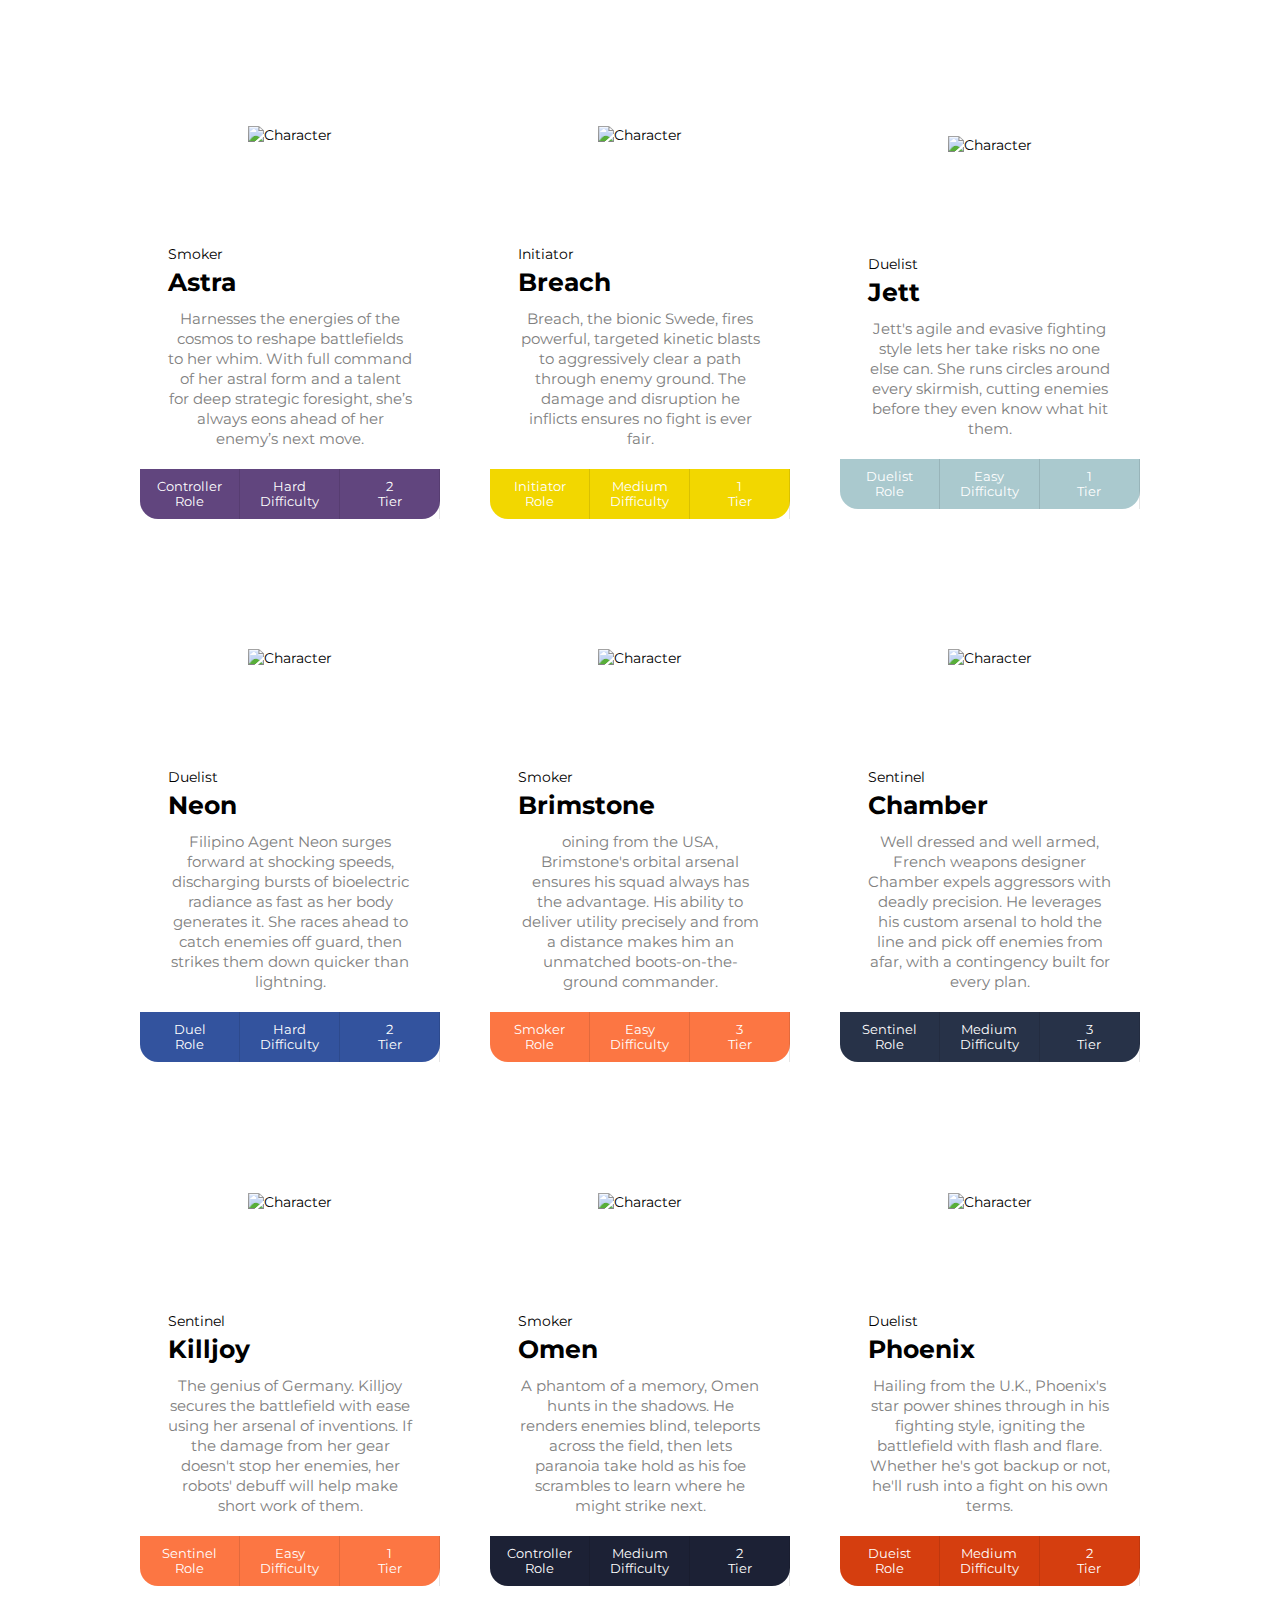
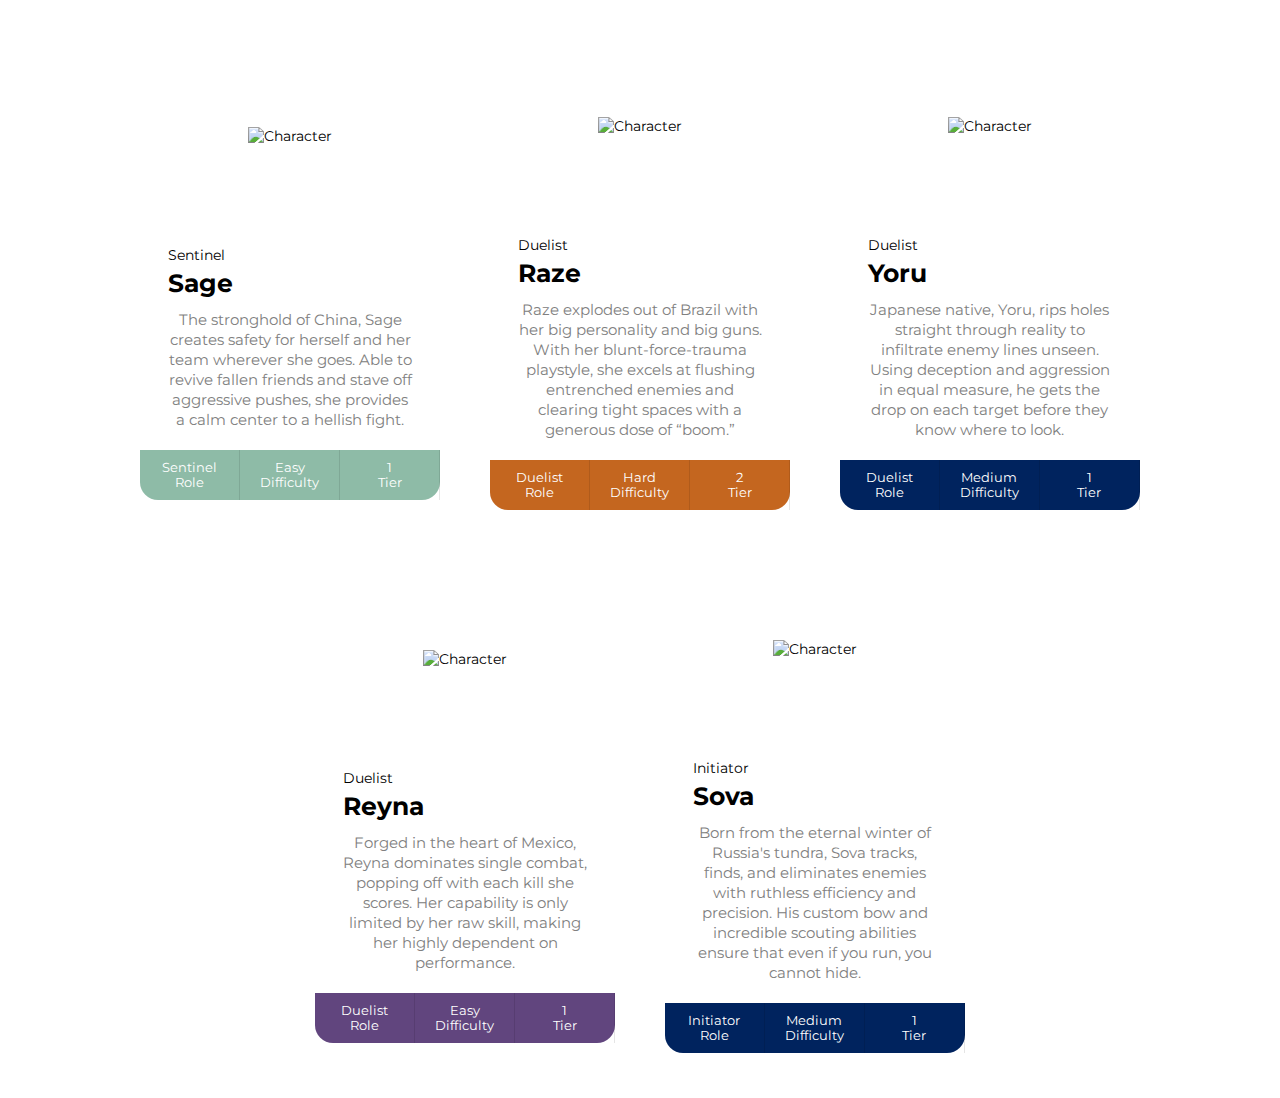
==== character.html @ 5e4a6db9 "Add files via upload" ====
<!DOCTYPE html>
<html lang="en">
<head>
    <link href="https://fonts.googleapis.com/css2?family=Montserrat:wght@500&display=swap" rel="stylesheet">
    <link rel="stylesheet" href="./character.css">
    <title>ValoTech</title>
</head>
<body>
    <nav>
        <ul>
            <div class="links">
            <li></p><a href="Home Page.html">HOME</a></li>
            <li><a href="character.html">AGENTS</a></li>
            <li><a href="learnmore.html">LEARN MORE</a></li>
        </div>
        </ul>
    </nav>

    <div class="container">
        <div class="card"> <!--ASTRA-->
            <div class="card-image">
                <img src="./Astra PNG.png" alt="Character">
            </div>

            <div class="card-body">
                <span class="power">Smoker</span>
                <h2>Astra</h2>
                <p>Harnesses the energies of the cosmos to reshape battlefields to her whim. With full command of her astral form and a talent for deep strategic foresight, she’s always eons ahead of her enemy’s next move.</p>
            </div>

            <div class="card-footer">
                <div class="info">
                    <div class="value">Controller</div>
                    <div class="type">Role</div>
                </div>
                <div class="info">
                    <div class="value">Hard</div>
                    <div class="type">Difficulty</div>
                </div>
                <div class="info">
                    <div class="value">2</div>
                    <div class="type">Tier</div>
                </div>
            </div>

        </div>

        <div class="card"> <!--BREACH-->
            <div class="card-image">
                <img src="./Breach PNG.png" alt="Character">
            </div>

            <div class="card-body">
                <span class="power">Initiator</span>
                <h2>Breach</h2>
                <p>Breach, the bionic Swede, fires powerful, targeted kinetic blasts to aggressively clear a path through enemy ground. The damage and disruption he inflicts ensures no fight is ever fair.</p>
            </div>

            <div class="card-footer">
                <div class="info">
                    <div class="value">Initiator</div>
                    <div class="type">Role</div>
                </div>
                <div class="info">
                    <div class="value">Medium</div>
                    <div class="type">Difficulty</div>
                </div>
                <div class="info">
                    <div class="value">1</div>
                    <div class="type">Tier</div>
                </div>
            </div>

        </div>

        <div class="card"> <!--JETT-->
            <div class="card-image">
                <img src="./Jett PNG.png" alt="Character">
            </div>

            <div class="card-body"> 
                <span class="power">Duelist</span>
                <h2>Jett</h2>
                <p>Jett's agile and evasive fighting style lets her take risks no one else can. She runs circles around every skirmish, cutting enemies before they even know what hit them.</p>
            </div>

            <div class="card-footer">
                <div class="info">
                    <div class="value">Duelist</div>
                    <div class="type">Role</div>
                </div>
                <div class="info">
                    <div class="value">Easy</div>
                    <div class="type">Difficulty</div>
                </div>
                <div class="info">
                    <div class="value">1</div>
                    <div class="type">Tier</div>
                </div>
            </div>

        </div>

        <div class="card"> <!--NEON-->
            <div class="card-image">
                <img src="./Neon PNG.png" alt="Character">
            </div>

            <div class="card-body">
                <span class="power">Duelist</span>
                <h2>Neon</h2>
                <p>Filipino Agent Neon surges forward at shocking speeds, discharging bursts of bioelectric radiance as fast as her body generates it. She races ahead to catch enemies off guard, then strikes them down quicker than lightning.</p>
            </div>

            <div class="card-footer">
                <div class="info">
                    <div class="value">Duel</div>
                    <div class="type">Role</div>
                </div>
                <div class="info">
                    <div class="value">Hard</div>
                    <div class="type">Difficulty</div>
                </div>
                <div class="info">
                    <div class="value">2</div>
                    <div class="type">Tier</div>
                </div>
            </div>

        
        </div>

        <div class="card"> <!--BRIMSTONE-->
            <div class="card-image">
                <img src="./Brimstone PNG.png" alt="Character">
            </div>

            <div class="card-body">
                <span class="power">Smoker</span>
                <h2>Brimstone</h2>
                <p>oining from the USA, Brimstone's orbital arsenal ensures his squad always has the advantage. His ability to deliver utility precisely and from a distance makes him an unmatched boots-on-the-ground commander.</p>
            </div>
            <div class="card-footer">
                <div class="info">
                    <div class="value">Smoker</div>
                    <div class="type">Role</div>
                </div>
                <div class="info">
                    <div class="value">Easy</div>
                    <div class="type">Difficulty</div>
                </div>
                <div class="info">
                    <div class="value">3</div>
                    <div class="type">Tier</div>
                </div>
            </div>

            
        </div>

        <div class="card"> <!--CHAMBER-->
            <div class="card-image">
                <img src="./Chamber PNG.png" alt="Character">
            </div>

            <div class="card-body">
                <span class="power">Sentinel</span>
                <h2>Chamber</h2>
                <p>Well dressed and well armed, French weapons designer Chamber expels aggressors with deadly precision. He leverages his custom arsenal to hold the line and pick off enemies from afar, with a contingency built for every plan.</p>
            </div>
            <div class="card-footer">
                <div class="info">
                    <div class="value">Sentinel</div>
                    <div class="type">Role</div>
                </div>
                <div class="info">
                    <div class="value">Medium</div>
                    <div class="type">Difficulty</div>
                </div>
                <div class="info">
                    <div class="value">3</div>
                    <div class="type">Tier</div>
                </div>
            </div>

            
        </div>

        <div class="card"> <!--KILLJOY-->
            <div class="card-image">
                <img src="./Killjoy PNG.png" alt="Character">
            </div>

            <div class="card-body">
                <span class="power">Sentinel</span>
                <h2>Killjoy</h2>
                <p>The genius of Germany. Killjoy secures the battlefield with ease using her arsenal of inventions. If the damage from her gear doesn't stop her enemies, her robots' debuff will help make short work of them.</p>
            </div>
            <div class="card-footer">
                <div class="info">
                    <div class="value">Sentinel</div>
                    <div class="type">Role</div>
                </div>
                <div class="info">
                    <div class="value">Easy</div>
                    <div class="type">Difficulty</div>
                </div>
                <div class="info">
                    <div class="value">1</div>
                    <div class="type">Tier</div>
                </div>
            </div>

            
        </div>

        <div class="card"> <!--OMEN-->
            <div class="card-image">
                <img src="./Omen PNG.png" alt="Character">
            </div>

            <div class="card-body">
                <span class="power">Smoker</span>
                <h2>Omen</h2>
                <p>A phantom of a memory, Omen hunts in the shadows. He renders enemies blind, teleports across the field, then lets paranoia take hold as his foe scrambles to learn where he might strike next.</p>
            </div>
            <div class="card-footer">
                <div class="info">
                    <div class="value">Controller</div>
                    <div class="type">Role</div>
                </div>
                <div class="info">
                    <div class="value">Medium</div>
                    <div class="type">Difficulty</div>
                </div>
                <div class="info">
                    <div class="value">2</div>
                    <div class="type">Tier</div>
                </div>
            </div>

            
        </div>

        <div class="card"> <!--PHOENIX-->
            <div class="card-image">
                <img src="./Phoenix PNG.png" alt="Character">
            </div>

            <div class="card-body">
                <span class="power">Duelist</span>
                <h2>Phoenix</h2>
                <p>Hailing from the U.K., Phoenix's star power shines through in his fighting style, igniting the battlefield with flash and flare. Whether he's got backup or not, he'll rush into a fight on his own terms.</p>
            </div>
            <div class="card-footer">
                <div class="info">
                    <div class="value">Dueist</div>
                    <div class="type">Role</div>
                </div>
                <div class="info">
                    <div class="value">Medium</div>
                    <div class="type">Difficulty</div>
                </div>
                <div class="info">
                    <div class="value">2</div>
                    <div class="type">Tier</div>
                </div>
            </div>

            
        </div>

        <div class="card"> <!--SAGE-->
            <div class="card-image">
                <img src="./Sage PNG.png" alt="Character">
            </div>

            <div class="card-body">
                <span class="power">Sentinel</span>
                <h2>Sage</h2>
                <p>The stronghold of China, Sage creates safety for herself and her team wherever she goes. Able to revive fallen friends and stave off aggressive pushes, she provides a calm center to a hellish fight.</p>
            </div>
            <div class="card-footer">
                <div class="info">
                    <div class="value">Sentinel</div>
                    <div class="type">Role</div>
                </div>
                <div class="info">
                    <div class="value">Easy</div>
                    <div class="type">Difficulty</div>
                </div>
                <div class="info">
                    <div class="value">1</div>
                    <div class="type">Tier</div>
                </div>
            </div>

            
        </div>

        <div class="card"> <!--RAZE-->
            <div class="card-image">
                <img src="./Raze PNG.png" alt="Character">
            </div>

            <div class="card-body">
                <span class="power">Duelist</span>
                <h2>Raze</h2>
                <p>Raze explodes out of Brazil with her big personality and big guns. With her blunt-force-trauma playstyle, she excels at flushing entrenched enemies and clearing tight spaces with a generous dose of “boom.”</p>
            </div>
            <div class="card-footer">
                <div class="info">
                    <div class="value">Duelist</div>
                    <div class="type">Role</div>
                </div>
                <div class="info">
                    <div class="value">Hard</div>
                    <div class="type">Difficulty</div>
                </div>
                <div class="info">
                    <div class="value">2</div>
                    <div class="type">Tier</div>
                </div>
            </div>
            
        </div>

        <div class="card"> <!--YORU-->
            <div class="card-image">
                <img src="./Yoru PNG.png" alt="Character">
            </div>

            <div class="card-body">
                <span class="power">Duelist</span>
                <h2>Yoru</h2>
                <p>Japanese native, Yoru, rips holes straight through reality to infiltrate enemy lines unseen. Using deception and aggression in equal measure, he gets the drop on each target before they know where to look.</p>
            </div>
            <div class="card-footer">
                <div class="info">
                    <div class="value">Duelist</div>
                    <div class="type">Role</div>
                </div>
                <div class="info">
                    <div class="value">Medium</div>
                    <div class="type">Difficulty</div>
                </div>
                <div class="info">
                    <div class="value">1</div>
                    <div class="type">Tier</div>
                </div>
            </div>

            
        </div>

        <div class="card"> <!--REYNA-->
            <div class="card-image"> 
                <img src="./Reyna PNG.png" alt="Character">
            </div>

            <div class="card-body">
                <span class="power">Duelist</span>
                <h2>Reyna</h2>
                <p>Forged in the heart of Mexico, Reyna dominates single combat, popping off with each kill she scores. Her capability is only limited by her raw skill, making her highly dependent on performance.</p>
            </div>
            <div class="card-footer">
                <div class="info">
                    <div class="value">Duelist</div>
                    <div class="type">Role</div>
                </div>
                <div class="info">
                    <div class="value">Easy</div>
                    <div class="type">Difficulty</div>
                </div>
                <div class="info">
                    <div class="value">1</div>
                    <div class="type">Tier</div>
                </div>
            </div>

            
        </div>
        
        <div class="card"> <!--SOVA-->
            <div class="card-image">
                <img src="./Sova PNG.png" alt="Character">
            </div>

            <div class="card-body">
                <span class="power">Initiator</span>
                <h2>Sova</h2>
                <p>Born from the eternal winter of Russia's tundra, Sova tracks, finds, and eliminates enemies with ruthless efficiency and precision. His custom bow and incredible scouting abilities ensure that even if you run, you cannot hide.</p>
            </div>
            <div class="card-footer">
                <div class="info">
                    <div class="value">Initiator</div>
                    <div class="type">Role</div>
                </div>
                <div class="info">
                    <div class="value">Medium</div>
                    <div class="type">Difficulty</div>
                </div>
                <div class="info">
                    <div class="value">1</div>
                    <div class="type">Tier</div>
                </div>
            </div>


        </div>

    
    
</body>
</html>
---- character.css ----
* {
    margin: 0;
    padding: 0;
    box-sizing: border-box;
    font-family: 'Montserrat', sans-serif;
}

body {
    font-size: 14px;
    min-height: 100vh;
    width: 100%;
    background: url(./valorant\ background.png);
    display: flex;
    justify-content: center;
    align-items: center;
    padding: 20px;
}
/*-----------Navigation--------------*/
nav{
    width: 100%;
    position: absolute;
    top: 0;
    left: 0;
    padding: 20px 8%;
    display: flex;
    align-items: center;
    justify-content: space-between;
}

nav ul li{
    list-style: none;
    display: inline-block;
    margin-left: 40px;
}
nav ul li a{
    text-decoration: none;
    color: #fff;
    font-size: 17px;
}
/*-----------Card--------------*/
.container {
    position: static;
    display: flex;
    justify-content: center;
    align-items: center;
    flex-wrap: wrap;
}

.card {
    position: relative;
    width: 300px;
    margin: 2%;
    display: grid;
    grid-template-columns: 10fr;
    grid-template-rows: 180px 1fr;
}

.card-footer {
    display: flex;
    flex-direction: column;
    align-items: center;
}

.card-image {
    position: relative;
    border-top-left-radius: 18px;
    border-top-right-radius: 18px;
    z-index: 2;
    display: flex;
    justify-content: center;
    align-items: center;
    background: url(./purple\ bg.png);
    background-size: cover;
}

.card-image img {
    max-width: 95%;
    max-height: 95%;
    transition: max-width 0.4s, max-height 0.4s;
}

.card:hover .card-image img {
    max-width: 130%;
    max-height: 130%;
}

.card:nth-child(2) .card-image {
    background: url(./yellow\ bg.jpg);
}

.card:nth-child(3) .card-image {
    background: url(./Jungle\ Mist.jpg);
}

.card:nth-child(4) .card-image {
    background: url(./Sapphire.png)
}

.card:nth-child(5) .card-image {
    background: url(./Crusta.png);
}

.card:nth-child(6) .card-image {
    background: url(./Picked\ Bluewood.png);
}

.card:nth-child(7) .card-image {
    background: url(./Crusta.png);
}

.card:nth-child(8) .card-image {
    background: url(./Mirage.png);
}

.card:nth-child(9) .card-image {
    background: url(./Tia\ maria.png);
}

.card:nth-child(10) .card-image {
    background: url(./Sage\ green.png);
}

.card:nth-child(11) .card-image {
    background: url(./Raze\ Orange.png);
}

.card:nth-child(12) .card-image {
    background: url(./Sova\ BG.png);
}

.card:nth-child(13) .card-image {
    background: url(./purple\ bg.png);
}

.card:nth-child(14) .card-image {
    background: url(./Sova\ BG.png);
}

.card-body {
    background: #fff;
    padding: 20px 28px;
}

.card-body h2 {
    font-size: 1.8em;
    margin: 4px auto 12px;
}

.card-body p {
    color: gray;
    font-size: 1.1em;
    line-height: 20px;
    text-align: center;
}

.card-footer {
    width: 100%;
    display: grid;
    grid-template-columns: 1fr 1fr 1fr;
    border-bottom-left-radius: 18px;
    border-bottom-right-radius: 18px;
}

.card-footer .info {
    font-size: 0.9em;
    padding: 10px;
    color: #fff;
    display: flex;
    flex-direction: column;
    align-items: center;
    border-right: 1px solid rgba(0, 0, 0, 0.1);
}


.card:nth-child(1) .card-footer {
    background: #61457e ;
}
.card:nth-child(2) .card-footer {
    background: #f2d700;
}
.card:nth-child(3) .card-footer {
    background: #AAC9CE;
}
.card:nth-child(4) .card-footer {
    background: #33539E;
}
.card:nth-child(5) .card-footer {
    background: #FC7643;
}
.card:nth-child(6) .card-footer {
    background: #273248;
}
.card:nth-child(7) .card-footer {
    background: #FC7643;
}
.card:nth-child(8) .card-footer {
    background: #1c2135;
}
.card:nth-child(9) .card-footer {
    background: #d53e0f;
}
.card:nth-child(10) .card-footer {
    background: #8ebba7;
}
.card:nth-child(11) .card-footer {
    background: #c4661f ;
}
.card:nth-child(12) .card-footer {
    background: #00235e;
}
.card:nth-child(13) .card-footer {
    background: #61457e;
}
.card:nth-child(14) .card-footer {
    background: #00235e;
}
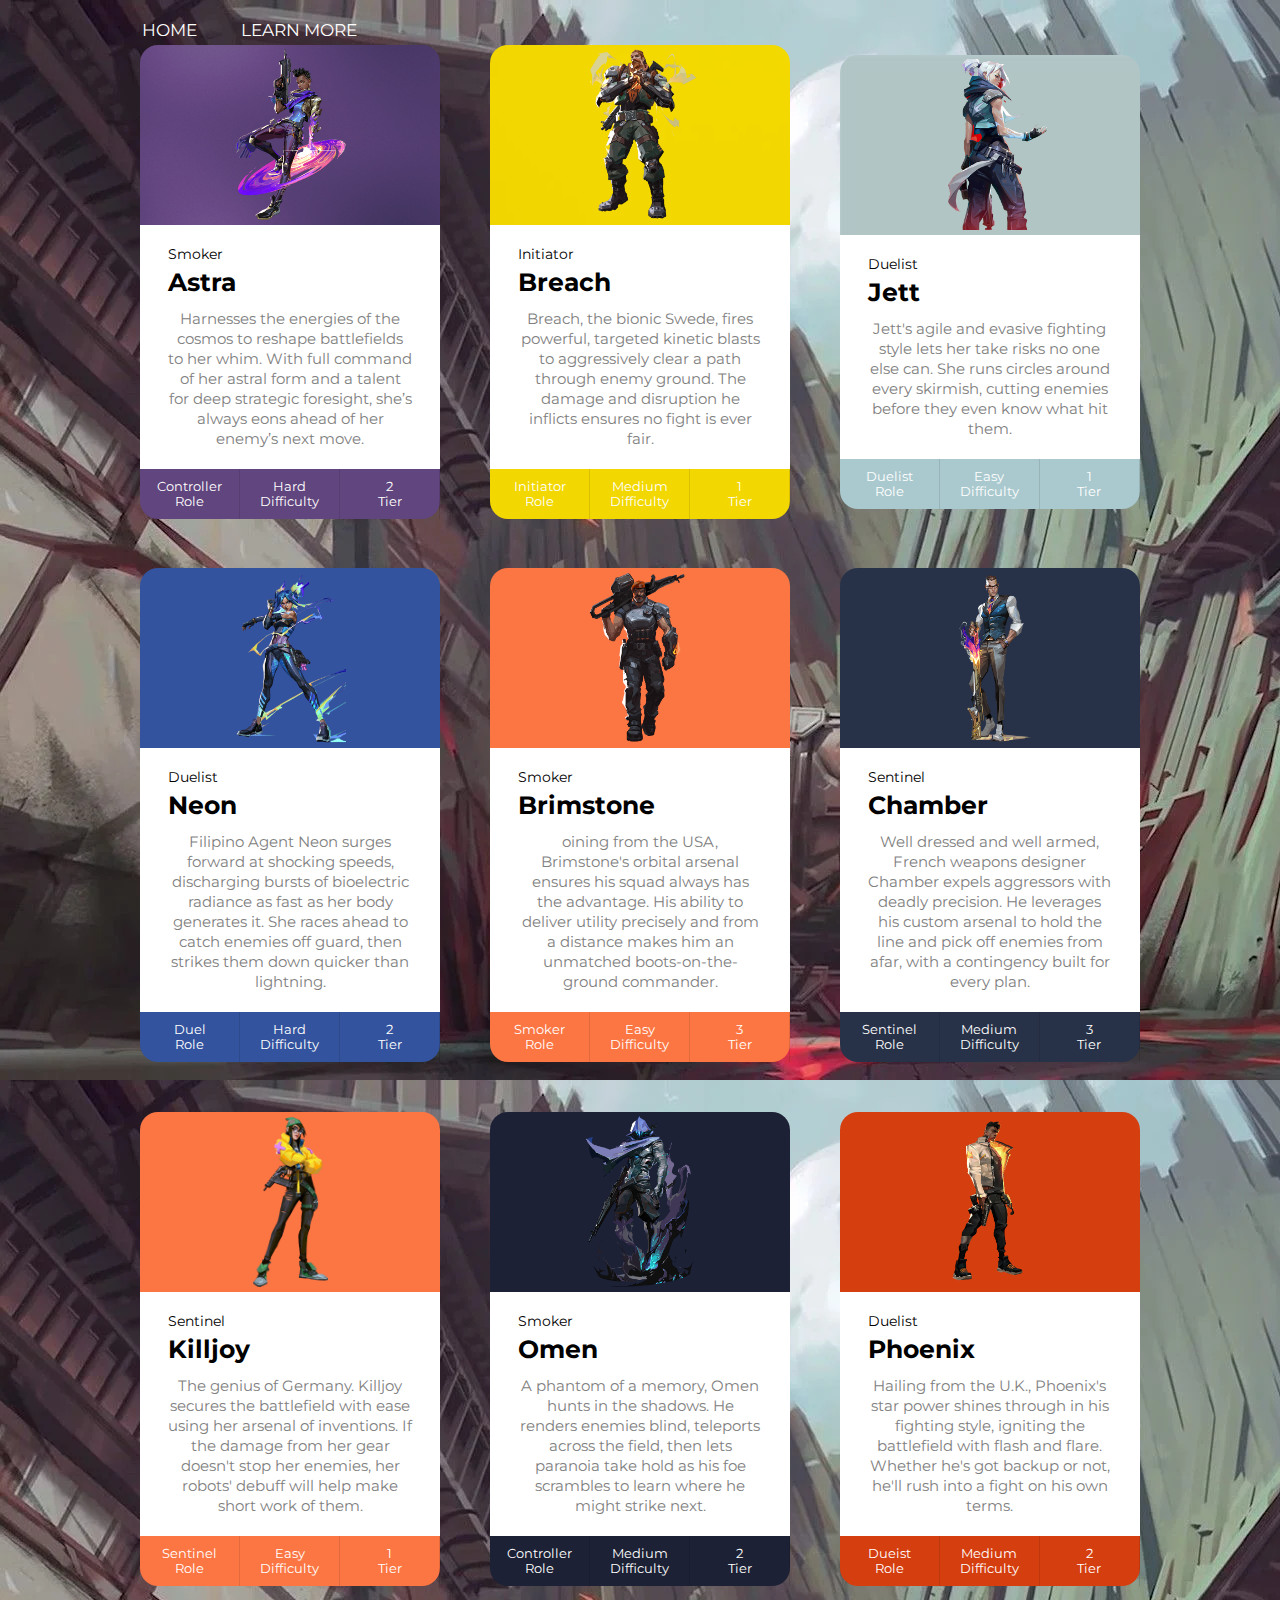
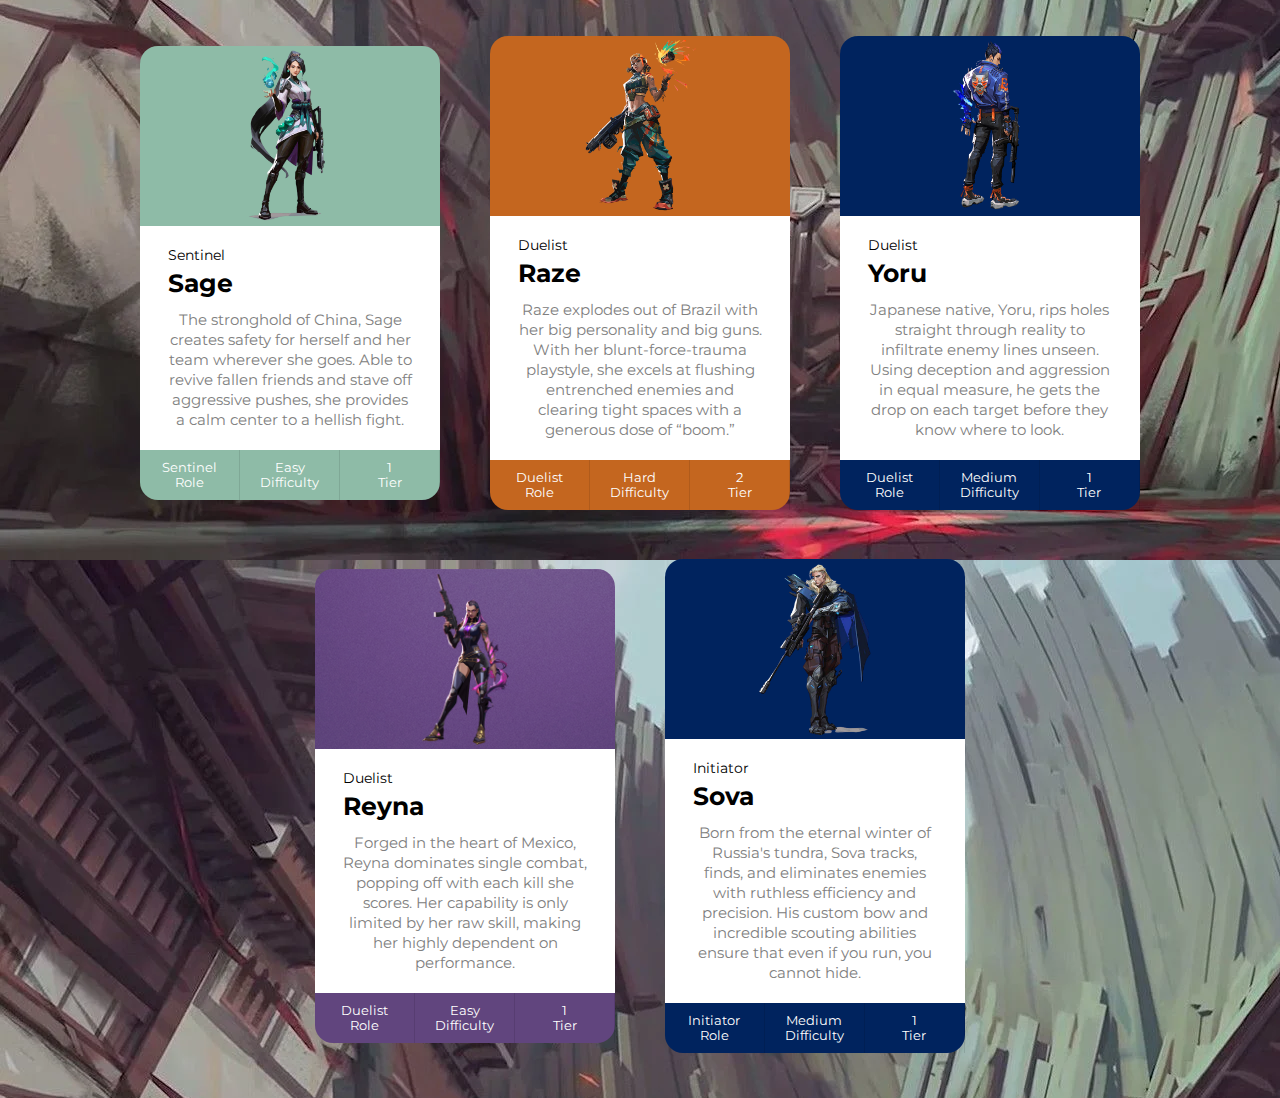
==== commit f7a50631: "Update character.html" ====
--- a/character.html
+++ b/character.html
@@ -10,7 +10,6 @@
         <ul>
             <div class="links">
             <li></p><a href="Home Page.html">HOME</a></li>
-            <li><a href="character.html">AGENTS</a></li>
             <li><a href="learnmore.html">LEARN MORE</a></li>
         </div>
         </ul>
@@ -412,4 +411,4 @@
     
     
 </body>
-</html>+</html>
